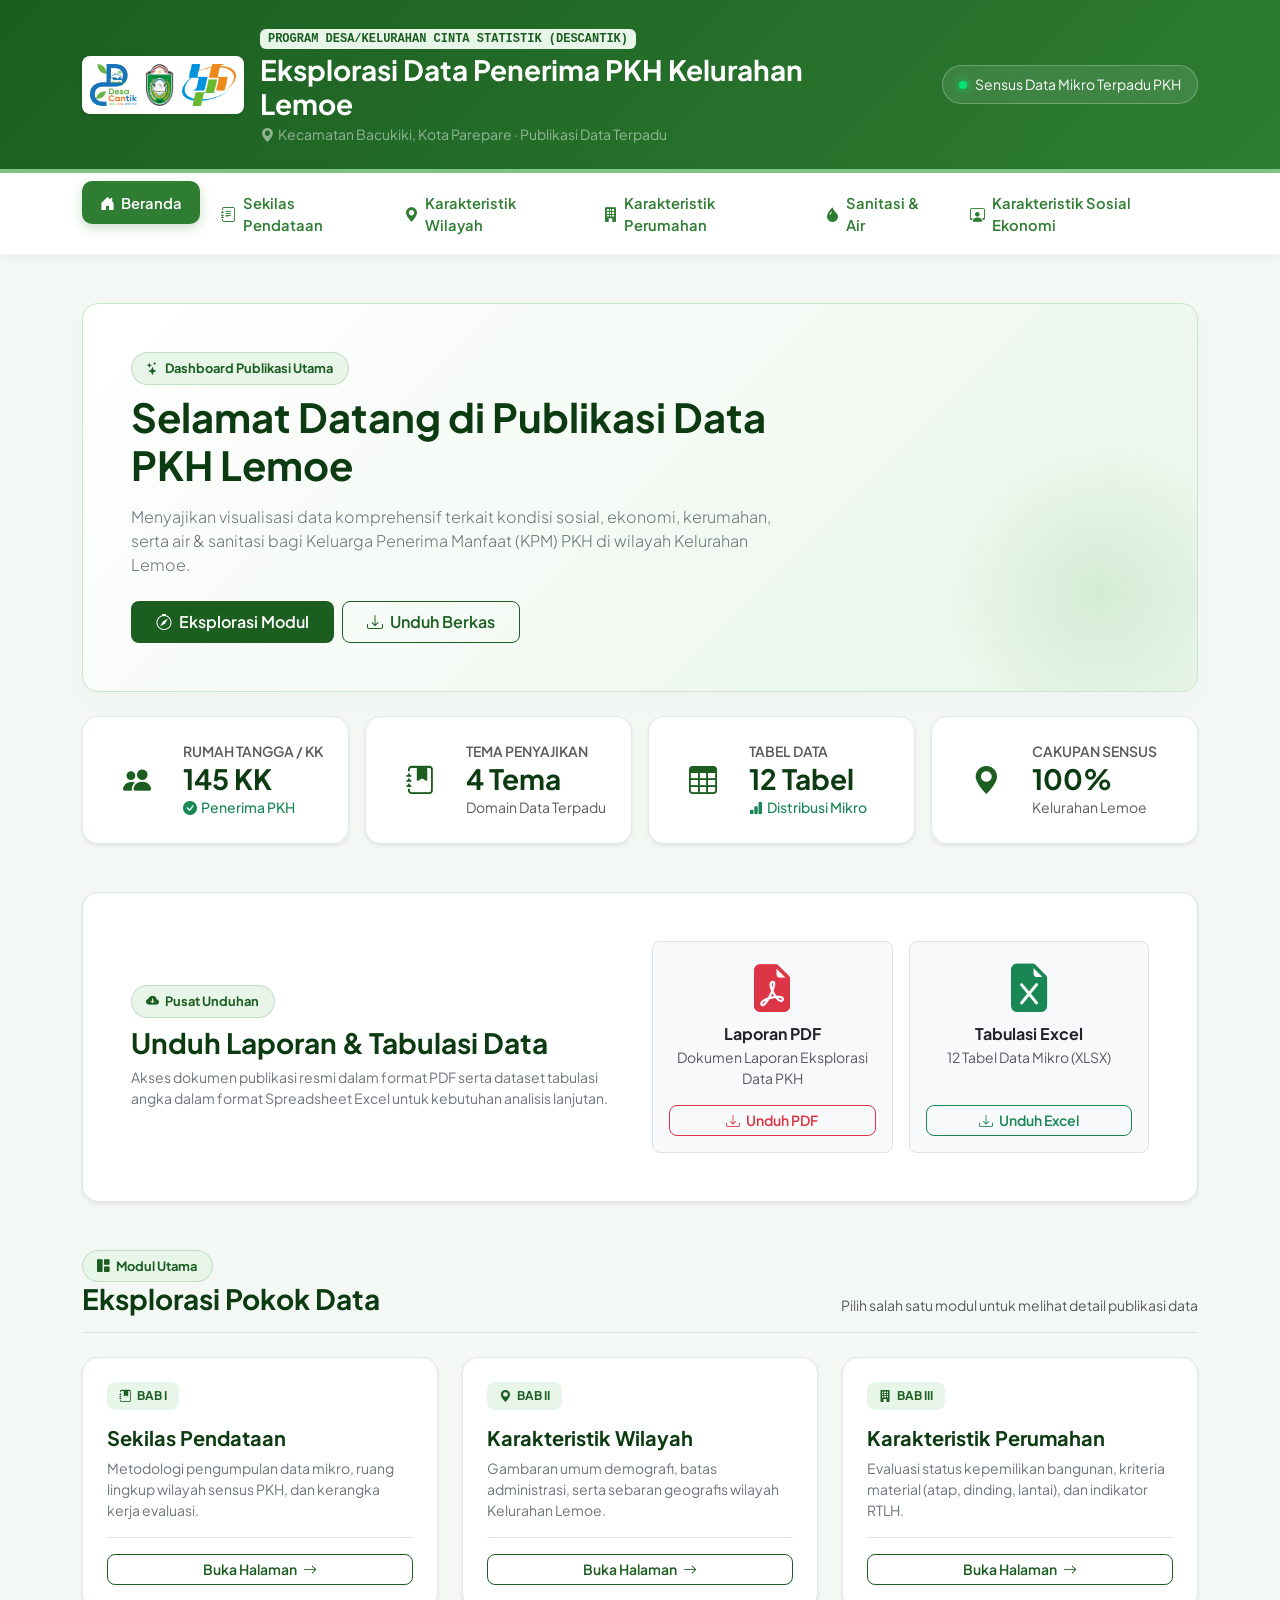
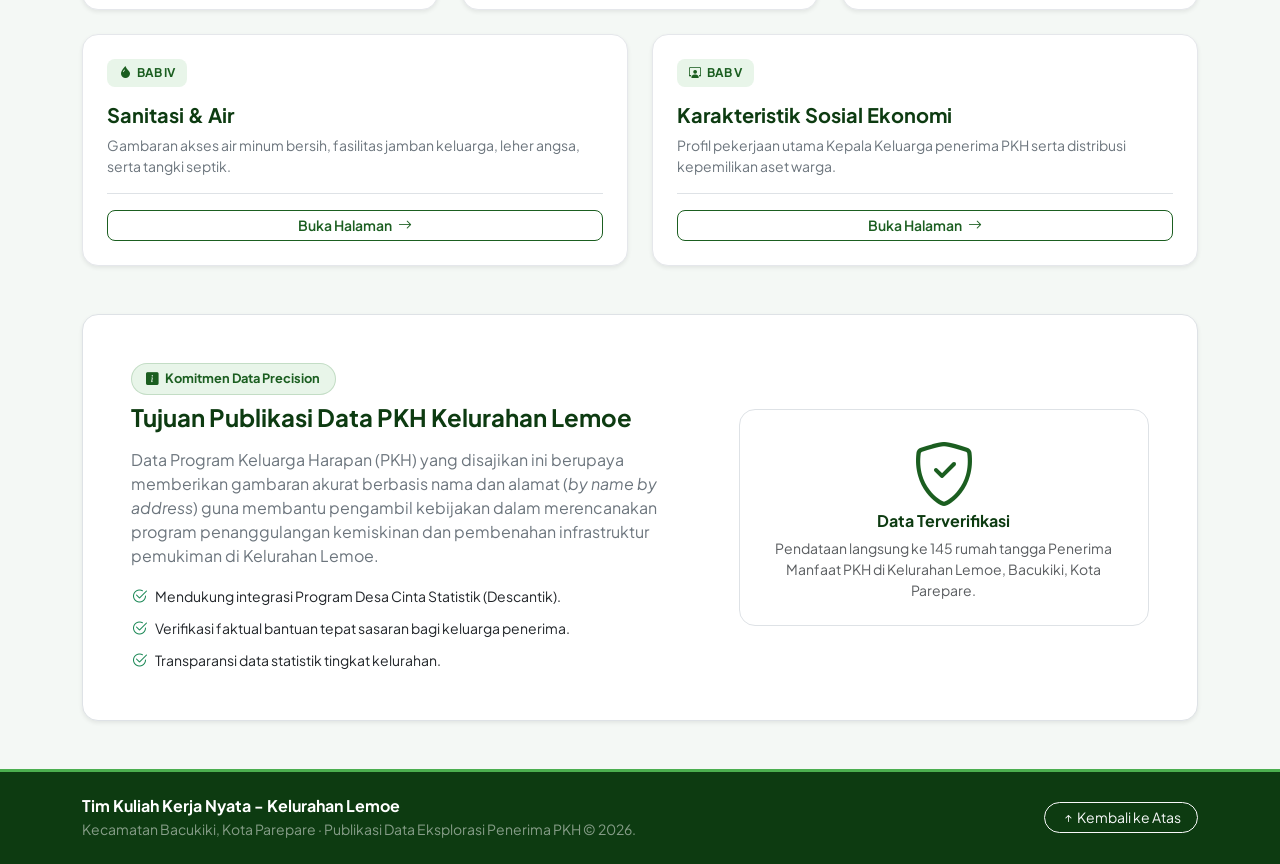
==== index.html @ 7dfa3674 "New Commit" ====
<!DOCTYPE html>
<html lang="id">
<head>
    <meta charset="UTF-8">
    <meta name="viewport" content="width=device-width, initial-scale=1.0">
    <title>Beranda - Publikasi Data PKH Kelurahan Lemoe</title>
    
    <!-- Bootstrap 5 CSS -->
    <link href="https://cdn.jsdelivr.net/npm/bootstrap@5.3.2/dist/css/bootstrap.min.css" rel="stylesheet">
    <!-- Bootstrap Icons -->
    <link rel="stylesheet" href="https://cdn.jsdelivr.net/npm/bootstrap-icons@1.11.1/font/bootstrap-icons.css">
    <!-- Google Fonts -->
    <link href="https://fonts.googleapis.com/css2?family=Plus+Jakarta+Sans:wght@300;400;500;600;700;800&display=swap" rel="stylesheet">
    <!-- Custom CSS -->
    <link rel="stylesheet" href="css/style.css">
</head>
<body>

    <!-- Header Section -->
    <header class="hero-header py-4">
        <div class="container">
            <div class="row align-items-center g-3">
                <div class="col-lg-8">
                    <div class="d-flex align-items-center gap-3 flex-column flex-sm-row text-center text-sm-start">
                        <div class="logo-container d-flex align-items-center justify-content-center gap-2 bg-white p-2 rounded-3 shadow-sm">
                            <img src="assets/logo/logo1.png" alt="Logo 1" class="header-logo" onerror="this.src='https://via.placeholder.com/50x50?text=Logo+1'">
                            <img src="assets/logo/logo2.png" alt="Logo 2" class="header-logo" onerror="this.src='https://via.placeholder.com/50x50?text=Logo+2'">
                            <img src="assets/logo/logo3.png" alt="Logo 3" class="header-logo" onerror="this.src='https://via.placeholder.com/50x50?text=Logo+3'">
                        </div>
                        <div>
                            <span class="badge bg-green-subtle text-green fw-semibold mb-1 tracking-wider text-uppercase font-monospace">
                                Program Desa/Kelurahan Cinta Statistik (Descantik)
                            </span>
                            <h1 class="h3 mb-1 fw-bold text-white">Eksplorasi Data Penerima PKH Kelurahan Lemoe</h1>
                            <p class="mb-0 text-white-50 small">
                                <i class="bi bi-geo-alt-fill me-1"></i>Kecamatan Bacukiki, Kota Parepare · Publikasi Data Terpadu
                            </p>
                        </div>
                    </div>
                </div>
                <div class="col-lg-4 text-lg-end text-center">
                    <div class="header-badge-status d-inline-flex align-items-center gap-2 px-3 py-2 rounded-pill bg-white bg-opacity-10 text-white border border-white border-opacity-25 small backdrop-blur">
                        <span class="status-dot"></span>
                        <span>Sensus Data Mikro Terpadu PKH</span>
                    </div>
                </div>
            </div>
        </div>
    </header>

    <!-- Navigation Bar -->
    <nav class="navbar navbar-expand-lg custom-navbar sticky-top">
        <div class="container">
            <button class="navbar-toggler w-100 my-2 border-0 shadow-none d-lg-none" type="button" data-bs-toggle="collapse" data-bs-target="#mainNav" aria-controls="mainNav" aria-expanded="false" aria-label="Toggle navigation">
                <span class="d-flex justify-content-between align-items-center fw-bold text-success">
                    <span><i class="bi bi-grid-fill me-2"></i>Menu Navigasi</span>
                    <i class="bi bi-chevron-expand fs-5"></i>
                </span>
            </button>
            <div class="collapse navbar-collapse" id="mainNav">
                <ul class="navbar-nav me-auto gap-1 py-2 py-lg-0">
                    <li class="nav-item">
                        <a class="nav-link active" href="index.html">
                            <i class="bi bi-house-door-fill"></i> Beranda
                        </a>
                    </li>
                    <li class="nav-item">
                        <a class="nav-link" href="metodologi.html">
                            <i class="bi bi-journal-text"></i> Sekilas Pendataan
                        </a>
                    </li>
                    <li class="nav-item">
                        <a class="nav-link" href="karakteristik-wilayah.html">
                            <i class="bi bi-geo-alt-fill"></i> Karakteristik Wilayah
                        </a>
                    </li>
                    <li class="nav-item">
                        <a class="nav-link" href="karakteristik-perumahan.html">
                            <i class="bi bi-building-fill"></i> Karakteristik Perumahan
                        </a>
                    </li>
                    <li class="nav-item">
                        <a class="nav-link" href="sanitasi-dan-air.html">
                            <i class="bi bi-droplet-fill"></i> Sanitasi & Air
                        </a>
                    </li>
                    <li class="nav-item">
                        <a class="nav-link" href="sosial-ekonomi.html">
                            <i class="bi bi-person-workspace"></i> Karakteristik Sosial Ekonomi
                        </a>
                    </li>
                </ul>
            </div>
        </div>
    </nav>

    <!-- Main Content -->
    <main class="container py-4 py-lg-5">
        
        <!-- Welcome Hero Banner -->
        <div class="welcome-banner p-4 p-md-5 mb-4 rounded-4 position-relative overflow-hidden">
            <div class="row align-items-center position-relative z-1">
                <div class="col-lg-8">
                    <span class="section-badge mb-2">
                        <i class="bi bi-stars me-1"></i> Dashboard Publikasi Utama
                    </span>
                    <h2 class="display-6 fw-bold text-dark-green mb-3">
                        Selamat Datang di Publikasi Data PKH Lemoe
                    </h2>
                    <p class="lead text-secondary mb-4 fs-6 fs-md-5">
                        Menyajikan visualisasi data komprehensif terkait kondisi sosial, ekonomi, kerumahan, serta air & sanitasi bagi Keluarga Penerima Manfaat (KPM) PKH di wilayah Kelurahan Lemoe.
                    </p>
                    <div class="d-flex flex-wrap gap-2">
                        <a href="#modul-data" class="btn btn-green px-4 py-2 rounded-3 text-white font-semibold">
                            <i class="bi bi-compass me-1"></i> Eksplorasi Modul
                        </a>
                        <a href="#unduh-data" class="btn btn-outline-green px-4 py-2 rounded-3 font-semibold">
                            <i class="bi bi-download me-1"></i> Unduh Berkas
                        </a>
                    </div>
                </div>
            </div>
            <div class="banner-bg-shape"></div>
        </div>

        <!-- Metric Summary Cards (Cakupan Pendataan PKH) -->
        <div class="row g-3 mb-5">
            <div class="col-12 col-sm-6 col-lg-3">
                <div class="stat-card p-3 p-md-4 rounded-4 bg-white border shadow-sm h-100">
                    <div class="d-flex align-items-center gap-3">
                        <div class="stat-icon bg-light-green text-green rounded-3 p-3 fs-3">
                            <i class="bi bi-people-fill"></i>
                        </div>
                        <div>
                            <span class="text-muted text-uppercase small fw-semibold d-block">Rumah Tangga / KK</span>
                            <h3 class="fw-bold mb-0 text-dark-green">145 KK</h3>
                            <small class="text-success fw-medium"><i class="bi bi-check-circle-fill me-1"></i>Penerima PKH</small>
                        </div>
                    </div>
                </div>
            </div>
            <div class="col-12 col-sm-6 col-lg-3">
                <div class="stat-card p-3 p-md-4 rounded-4 bg-white border shadow-sm h-100">
                    <div class="d-flex align-items-center gap-3">
                        <div class="stat-icon bg-light-green text-green rounded-3 p-3 fs-3">
                            <i class="bi bi-journal-bookmark-fill"></i>
                        </div>
                        <div>
                            <span class="text-muted text-uppercase small fw-semibold d-block">Tema Penyajikan</span>
                            <h3 class="fw-bold mb-0 text-dark-green">4 Tema</h3>
                            <small class="text-muted">Domain Data Terpadu</small>
                        </div>
                    </div>
                </div>
            </div>
            <div class="col-12 col-sm-6 col-lg-3">
                <div class="stat-card p-3 p-md-4 rounded-4 bg-white border shadow-sm h-100">
                    <div class="d-flex align-items-center gap-3">
                        <div class="stat-icon bg-light-green text-green rounded-3 p-3 fs-3">
                            <i class="bi bi-table"></i>
                        </div>
                        <div>
                            <span class="text-muted text-uppercase small fw-semibold d-block">Tabel Data</span>
                            <h3 class="fw-bold mb-0 text-dark-green">12 Tabel</h3>
                            <small class="text-success fw-medium"><i class="bi bi-bar-chart-fill me-1"></i>Distribusi Mikro</small>
                        </div>
                    </div>
                </div>
            </div>
            <div class="col-12 col-sm-6 col-lg-3">
                <div class="stat-card p-3 p-md-4 rounded-4 bg-white border shadow-sm h-100">
                    <div class="d-flex align-items-center gap-3">
                        <div class="stat-icon bg-light-green text-green rounded-3 p-3 fs-3">
                            <i class="bi bi-geo-alt-fill"></i>
                        </div>
                        <div>
                            <span class="text-muted text-uppercase small fw-semibold d-block">Cakupan Sensus</span>
                            <h3 class="fw-bold mb-0 text-dark-green">100%</h3>
                            <small class="text-muted">Kelurahan Lemoe</small>
                        </div>
                    </div>
                </div>
            </div>
        </div>

        <!-- Section Download File PDF & Excel -->
        <div id="unduh-data" class="mb-5">
            <div class="p-4 p-md-5 rounded-4 border shadow-sm bg-white">
                <div class="row align-items-center g-4">
                    <div class="col-lg-6">
                        <span class="section-badge mb-2"><i class="bi bi-cloud-arrow-down-fill me-1"></i> Pusat Unduhan</span>
                        <h3 class="fw-bold text-dark-green mb-2">Unduh Laporan & Tabulasi Data</h3>
                        <p class="text-secondary small mb-0">
                            Akses dokumen publikasi resmi dalam format PDF serta dataset tabulasi angka dalam format Spreadsheet Excel untuk kebutuhan analisis lanjutan.
                        </p>
                    </div>
                    <div class="col-lg-6">
                        <div class="row g-3">
                            <!-- Download PDF -->
                            <div class="col-sm-6">
                                <div class="p-3 border rounded-3 bg-light text-center h-100 d-flex flex-column justify-content-between">
                                    <div>
                                        <i class="bi bi-file-earmark-pdf-fill text-danger display-5 mb-2 d-block"></i>
                                        <h6 class="fw-bold text-dark mb-1">Laporan PDF</h6>
                                        <small class="text-muted d-block mb-3">Dokumen Laporan Eksplorasi Data PKH</small>
                                    </div>
                                    <a href="assets/files/publikasi-pkh-lemoe.pdf" download class="btn btn-outline-danger btn-sm w-100 rounded-3 font-semibold">
                                        <i class="bi bi-download me-1"></i> Unduh PDF
                                    </a>
                                </div>
                            </div>
                            <!-- Download Excel -->
                            <div class="col-sm-6">
                                <div class="p-3 border rounded-3 bg-light text-center h-100 d-flex flex-column justify-content-between">
                                    <div>
                                        <i class="bi bi-file-earmark-excel-fill text-success display-5 mb-2 d-block"></i>
                                        <h6 class="fw-bold text-dark mb-1">Tabulasi Excel</h6>
                                        <small class="text-muted d-block mb-3">12 Tabel Data Mikro (XLSX)</small>
                                    </div>
                                    <a href="assets/files/tabulasi-pkh-lemoe.xlsx" download class="btn btn-outline-success btn-sm w-100 rounded-3 font-semibold">
                                        <i class="bi bi-download me-1"></i> Unduh Excel
                                    </a>
                                </div>
                            </div>
                        </div>
                    </div>
                </div>
            </div>
        </div>

        <!-- Section Title Modul -->
        <div id="modul-data" class="d-flex justify-content-between align-items-end mb-4 border-bottom pb-3">
            <div>
                <span class="section-badge"><i class="bi bi-grid-1x2-fill me-1"></i> Modul Utama</span>
                <h3 class="fw-bold text-dark-green mb-0">Eksplorasi Pokok Data</h3>
            </div>
            <small class="text-muted d-none d-md-block">Pilih salah satu modul untuk melihat detail publikasi data</small>
        </div>

        <!-- Grid Cards Modul Data -->
        <div class="row g-4 mb-5">
            <!-- Card 1: Sekilas Pendataan -->
            <div class="col-md-6 col-lg-4">
                <div class="modul-card card h-100 border-0 rounded-4 shadow-sm">
                    <div class="card-body p-4 d-flex flex-column justify-content-between">
                        <div>
                            <div class="card-badge bg-green-subtle text-green mb-3">
                                <i class="bi bi-journal-bookmark-fill me-1"></i> BAB I
                            </div>
                            <h5 class="card-title fw-bold text-dark-green mb-2">Sekilas Pendataan</h5>
                            <p class="card-text text-secondary small">
                                Metodologi pengumpulan data mikro, ruang lingkup wilayah sensus PKH, dan kerangka kerja evaluasi.
                            </p>
                        </div>
                        <div class="pt-3 border-top mt-3">
                            <a href="metodologi.html" class="btn btn-outline-green btn-sm w-100 rounded-3 font-semibold">
                                Buka Halaman <i class="bi bi-arrow-right ms-1"></i>
                            </a>
                        </div>
                    </div>
                </div>
            </div>

            <!-- Card 2: Karakteristik Wilayah -->
            <div class="col-md-6 col-lg-4">
                <div class="modul-card card h-100 border-0 rounded-4 shadow-sm">
                    <div class="card-body p-4 d-flex flex-column justify-content-between">
                        <div>
                            <div class="card-badge bg-green-subtle text-green mb-3">
                                <i class="bi bi-geo-alt-fill me-1"></i> BAB II
                            </div>
                            <h5 class="card-title fw-bold text-dark-green mb-2">Karakteristik Wilayah</h5>
                            <p class="card-text text-secondary small">
                                Gambaran umum demografi, batas administrasi, serta sebaran geografis wilayah Kelurahan Lemoe.
                            </p>
                        </div>
                        <div class="pt-3 border-top mt-3">
                            <a href="karakteristik-wilayah.html" class="btn btn-outline-green btn-sm w-100 rounded-3 font-semibold">
                                Buka Halaman <i class="bi bi-arrow-right ms-1"></i>
                            </a>
                        </div>
                    </div>
                </div>
            </div>

            <!-- Card 3: Karakteristik Perumahan -->
            <div class="col-md-6 col-lg-4">
                <div class="modul-card card h-100 border-0 rounded-4 shadow-sm">
                    <div class="card-body p-4 d-flex flex-column justify-content-between">
                        <div>
                            <div class="card-badge bg-green-subtle text-green mb-3">
                                <i class="bi bi-building-fill me-1"></i> BAB III
                            </div>
                            <h5 class="card-title fw-bold text-dark-green mb-2">Karakteristik Perumahan</h5>
                            <p class="card-text text-secondary small">
                                Evaluasi status kepemilikan bangunan, kriteria material (atap, dinding, lantai), dan indikator RTLH.
                            </p>
                        </div>
                        <div class="pt-3 border-top mt-3">
                            <a href="karakteristik-perumahan.html" class="btn btn-outline-green btn-sm w-100 rounded-3 font-semibold">
                                Buka Halaman <i class="bi bi-arrow-right ms-1"></i>
                            </a>
                        </div>
                    </div>
                </div>
            </div>

            <!-- Card 4: Sanitasi & Air -->
            <div class="col-md-6 col-lg-6">
                <div class="modul-card card h-100 border-0 rounded-4 shadow-sm">
                    <div class="card-body p-4 d-flex flex-column justify-content-between">
                        <div>
                            <div class="card-badge bg-green-subtle text-green mb-3">
                                <i class="bi bi-droplet-fill me-1"></i> BAB IV
                            </div>
                            <h5 class="card-title fw-bold text-dark-green mb-2">Sanitasi & Air</h5>
                            <p class="card-text text-secondary small">
                                Gambaran akses air minum bersih, fasilitas jamban keluarga, leher angsa, serta tangki septik.
                            </p>
                        </div>
                        <div class="pt-3 border-top mt-3">
                            <a href="sanitasi-dan-air.html" class="btn btn-outline-green btn-sm w-100 rounded-3 font-semibold">
                                Buka Halaman <i class="bi bi-arrow-right ms-1"></i>
                            </a>
                        </div>
                    </div>
                </div>
            </div>

            <!-- Card 5: Karakteristik Sosial Ekonomi -->
            <div class="col-md-6 col-lg-6">
                <div class="modul-card card h-100 border-0 rounded-4 shadow-sm">
                    <div class="card-body p-4 d-flex flex-column justify-content-between">
                        <div>
                            <div class="card-badge bg-green-subtle text-green mb-3">
                                <i class="bi bi-person-workspace me-1"></i> BAB V
                            </div>
                            <h5 class="card-title fw-bold text-dark-green mb-2">Karakteristik Sosial Ekonomi</h5>
                            <p class="card-text text-secondary small">
                                Profil pekerjaan utama Kepala Keluarga penerima PKH serta distribusi kepemilikan aset warga.
                            </p>
                        </div>
                        <div class="pt-3 border-top mt-3">
                            <a href="sosial-ekonomi.html" class="btn btn-outline-green btn-sm w-100 rounded-3 font-semibold">
                                Buka Halaman <i class="bi bi-arrow-right ms-1"></i>
                            </a>
                        </div>
                    </div>
                </div>
            </div>
        </div>

        <!-- Highlight Informatif tentang PKH Lemoe -->
        <div class="bg-white p-4 p-md-5 rounded-4 border shadow-sm">
            <div class="row align-items-center g-4">
                <div class="col-lg-7">
                    <span class="section-badge mb-2"><i class="bi bi-info-square-fill me-1"></i> Komitmen Data Precision</span>
                    <h4 class="fw-bold text-dark-green mb-3">Tujuan Publikasi Data PKH Kelurahan Lemoe</h4>
                    <p class="text-secondary mb-3 small fs-6">
                        Data Program Keluarga Harapan (PKH) yang disajikan ini berupaya memberikan gambaran akurat berbasis nama dan alamat (<em>by name by address</em>) guna membantu pengambil kebijakan dalam merencanakan program penanggulangan kemiskinan dan pembenahan infrastruktur pemukiman di Kelurahan Lemoe.
                    </p>
                    <ul class="list-unstyled d-flex flex-column gap-2 mb-0 text-dark small">
                        <li><i class="bi bi-check2-circle text-success me-2 fs-6"></i>Mendukung integrasi Program Desa Cinta Statistik (Descantik).</li>
                        <li><i class="bi bi-check2-circle text-success me-2 fs-6"></i>Verifikasi faktual bantuan tepat sasaran bagi keluarga penerima.</li>
                        <li><i class="bi bi-check2-circle text-success me-2 fs-6"></i>Transparansi data statistik tingkat kelurahan.</li>
                    </ul>
                </div>
                <div class="col-lg-5 text-center">
                    <div class="p-4 rounded-4 bg-light-green border border-green border-opacity-25">
                        <i class="bi bi-shield-check display-3 text-green mb-2"></i>
                        <h6 class="fw-bold text-dark-green">Data Terverifikasi</h6>
                        <p class="small text-muted mb-0">
                            Pendataan langsung ke 145 rumah tangga Penerima Manfaat PKH di Kelurahan Lemoe, Bacukiki, Kota Parepare.
                        </p>
                    </div>
                </div>
            </div>
        </div>

    </main>

    <!-- Footer -->
    <footer class="footer-custom py-4 mt-auto">
        <div class="container text-center text-md-start">
            <div class="row align-items-center g-3">
                <div class="col-md-8">
                    <h6 class="fw-bold text-white mb-1">Tim Kuliah Kerja Nyata - Kelurahan Lemoe</h6>
                    <p class="small text-white-50 mb-0">
                        Kecamatan Bacukiki, Kota Parepare · Publikasi Data Eksplorasi Penerima PKH &copy; 2026.
                    </p>
                </div>
                <div class="col-md-4 text-md-end">
                    <a href="#" class="btn btn-sm btn-outline-light rounded-pill px-3">
                        <i class="bi bi-arrow-up-short"></i> Kembali ke Atas
                    </a>
                </div>
            </div>
        </div>
    </footer>

    <!-- Bootstrap Bundle JS -->
    <script src="https://cdn.jsdelivr.net/npm/bootstrap@5.3.2/dist/js/bootstrap.bundle.min.js"></script>
    <!-- Custom JS -->
    <script src="js/script.js"></script>
</body>
</html>
---- css/style.css ----
:root {
    --primary-green: #1b5e20;
    --dark-green: #0d3b11;
    --sage-active: #2e7d32;
    --accent-green: #4caf50;
    --light-green: #e8f5e9;
    --mint-bg: #f4f8f5;
    --text-dark: #1f2937;
    --border-color: #c8e6c9;
}

html {
    scroll-behavior: smooth;
}

body {
    font-family: 'Plus Jakarta Sans', sans-serif;
    background-color: var(--mint-bg);
    color: var(--text-dark);
    min-height: 100vh;
    display: flex;
    flex-direction: column;
}

/* ==========================================
   HEADER & NAVBAR STYLING
   ========================================== */

.hero-header {
    background: linear-gradient(135deg, #1b5e20 0%, #2e7d32 100%);
    border-bottom: 4px solid #81c784;
}

.header-logo {
    height: 42px;
    width: auto;
    object-fit: contain;
}

.bg-green-subtle {
    background-color: #e8f5e9 !important;
}

.text-green {
    color: var(--primary-green) !important;
}

.text-dark-green {
    color: var(--dark-green) !important;
}

.font-semibold {
    font-weight: 600;
}

.status-dot {
    width: 8px;
    height: 8px;
    background-color: #00e676;
    border-radius: 50%;
    display: inline-block;
    box-shadow: 0 0 8px #00e676;
}

.backdrop-blur {
    backdrop-filter: blur(10px);
}

.custom-navbar {
    background-color: #ffffff;
    box-shadow: 0 2px 15px rgba(0, 0, 0, 0.05);
    border-bottom: 1px solid rgba(0, 0, 0, 0.05);
}

.navbar-nav .nav-link {
    color: #2e7d32;
    font-weight: 600;
    font-size: 0.92rem;
    padding: 0.65rem 1.1rem !important;
    transition: all 0.25s ease-in-out;
    border-radius: 10px;
    display: flex;
    align-items: center;
    gap: 0.4rem;
}

.navbar-nav .nav-link:hover, 
.navbar-nav .nav-link.active {
    color: #ffffff !important;
    background-color: var(--sage-active) !important;
    box-shadow: 0 4px 12px rgba(46, 125, 50, 0.25);
}

/* ==========================================
   BANNER & BUTTONS STYLING
   ========================================== */

.welcome-banner {
    background: linear-gradient(135deg, #ffffff 0%, #e8f5e9 100%);
    border: 1px solid var(--border-color);
    box-shadow: 0 10px 30px rgba(0, 0, 0, 0.02);
}

.banner-bg-shape {
    position: absolute;
    right: -50px;
    bottom: -50px;
    width: 300px;
    height: 300px;
    background: radial-gradient(circle, rgba(76, 175, 80, 0.15) 0%, rgba(255, 255, 255, 0) 70%);
    border-radius: 50%;
    pointer-events: none;
}

.btn-green {
    background-color: var(--primary-green);
    color: white;
    transition: all 0.25s ease;
}

.btn-green:hover {
    background-color: var(--dark-green);
    color: white;
    transform: translateY(-2px);
    box-shadow: 0 4px 12px rgba(27, 94, 32, 0.3);
}

.btn-outline-green {
    border: 1.5px solid var(--primary-green);
    color: var(--primary-green);
    transition: all 0.25s ease;
}

.btn-outline-green:hover {
    background-color: var(--primary-green);
    color: white;
    transform: translateY(-2px);
    box-shadow: 0 4px 12px rgba(27, 94, 32, 0.2);
}

/* ==========================================
   BADGES & CARDS STYLING
   ========================================== */

.section-badge {
    background-color: var(--light-green);
    color: var(--primary-green);
    font-weight: 700;
    padding: 0.35rem 0.9rem;
    border-radius: 20px;
    font-size: 0.8rem;
    display: inline-block;
    border: 1px solid rgba(46, 125, 50, 0.2);
}

.card-badge {
    display: inline-block;
    font-size: 0.75rem;
    font-weight: 700;
    padding: 0.3rem 0.75rem;
    border-radius: 8px;
}

.stat-card {
    transition: all 0.3s ease;
    border-color: #e5e7eb !important;
}

.stat-card:hover {
    transform: translateY(-4px);
    box-shadow: 0 10px 20px rgba(0, 0, 0, 0.06) !important;
    border-color: var(--border-color) !important;
}

.modul-card {
    transition: all 0.3s ease;
    border: 1px solid #e5e7eb !important;
}

.modul-card:hover {
    transform: translateY(-6px);
    box-shadow: 0 15px 30px rgba(0, 0, 0, 0.08) !important;
    border-color: var(--border-color) !important;
}

.footer-custom {
    background-color: var(--dark-green);
    color: white;
    border-top: 3px solid var(--accent-green);
    margin-top: auto;
}

/* ==========================================
   BPS TABLE STYLING (PRESISI DESAIN BPS)
   ========================================== */

.bps-table-container {
    background-color: #ffffff;
    border-radius: 12px;
    padding: 16px;
    height: 100%;
    font-family: 'Plus Jakarta Sans', sans-serif;
    box-shadow: 0 4px 12px rgba(0, 0, 0, 0.03);
}

.bps-table-badge {
    background-color: #15803d;
    color: #ffffff;
    font-weight: 700;
    font-size: 0.85rem;
    padding: 4px 10px;
    border-radius: 6px;
    display: inline-block;
}

.bps-table-header-title {
    font-size: 0.95rem;
    font-weight: 700;
    color: #15803d;
}

.bps-table {
    width: 100%;
    border-collapse: separate;
    border-spacing: 0;
    margin-top: 12px;
    margin-bottom: 12px;
    font-size: 0.875rem;
    border-radius: 8px;
    overflow: hidden;
    border: 1px solid #cbd5e1;
}

.bps-table thead tr {
    background-color: #15803d !important;
    color: #ffffff !important;
}

.bps-table thead th {
    padding: 12px 16px;
    font-weight: 700;
    border: none;
    color: #ffffff !important;
}

.bps-table tbody tr:nth-child(odd) {
    background-color: #ffffff;
}

.bps-table tbody tr:nth-child(even) {
    background-color: #f8fafc;
}

.bps-table tbody td {
    padding: 11px 16px;
    color: #334155;
    border-bottom: 1px solid #f1f5f9;
}

.bps-table tfoot tr {
    background-color: #f0fdf4;
    font-weight: 700;
}

.bps-table tfoot td {
    padding: 12px 16px;
    color: #0f172a;
    border-top: 2px solid #15803d;
}

.bps-table-footer-note {
    font-size: 0.8rem;
    color: #64748b;
    margin-top: 10px;
}

/* ==========================================
   CHART & RESPONSIVE UTILITY STYLING
   ========================================== */

.chart-container {
    position: relative;
    width: 100%;
    height: 300px;
    margin: 0 auto;
}

.chart-container-pie {
    position: relative;
    height: 280px;
    width: 100%;
    display: flex;
    justify-content: center;
    align-items: center;
}

@media (max-width: 768px) {
    .chart-container {
        height: 250px;
    }
    
    .chart-container-pie {
        height: 240px;
    }
    .welcome-banner {
        padding: 2rem 1.5rem;
    }
    .welcome-banner .display-6 {
        font-size: 2rem;
        line-height: 1.1;
    }
    .hero-header .logo-container {
        justify-content: center;
        flex-wrap: wrap;
    }
    .hero-header .d-flex.align-items-center.gap-3 {
        flex-direction: column !important;
        text-align: center !important;
    }
    .hero-header .d-flex.align-items-center.gap-3 > .logo-container,
    .hero-header .d-flex.align-items-center.gap-3 > div {
        max-width: 100%;
        width: 100%;
    }
    .hero-header .d-flex.align-items-center.gap-3 .logo-container img {
        margin-bottom: 0.5rem;
    }
    .navbar-toggler {
        width: 100%;
    }
    .navbar-nav {
        width: 100%;
    }
    .navbar-nav .nav-link {
        white-space: normal;
        word-break: break-word;
        padding-left: 0.9rem !important;
        padding-right: 0.9rem !important;
    }
    .bps-table {
        min-width: 0;
    }
    .bps-table th,
    .bps-table td {
        white-space: normal;
        word-break: break-word;
    }
    .table-responsive {
        overflow-x: auto;
        -webkit-overflow-scrolling: touch;
    }
    .chart-container-pie,
    .chart-container {
        height: auto;
        min-height: 220px;
    }
    .banner-bg-shape {
        right: -20px;
        bottom: -20px;
        width: 180px;
        height: 180px;
    }
    .bg-white.p-4.p-md-5 {
        padding: 1.5rem 1rem;
    }
    .bps-table-container {
        padding: 1rem;
    }
    .card-body {
        padding: 1.25rem;
    }
}

@media (max-width: 576px) {
    .bps-table {
        font-size: 0.82rem;
    }
    
    .bps-table thead th, 
    .bps-table tbody td, 
    .bps-table tfoot td {
        padding: 8px 10px;
    }

    .navbar-nav .nav-link {
        padding: 0.5rem 0.8rem !important;
    }
}

/* ==========================================
   TAMBAHAN PERBAIKAN MOBILE
   ========================================== */

@media (max-width: 575.98px) {
    .header-badge-status {
        margin-top: 15px;
    }
    .hero-header .logo-container {
        justify-content: center;
    }
}

@media (max-width: 991.98px) {
    .navbar-collapse {
        background-color: #f8fafc;
        border-radius: 10px;
        padding: 10px;
        margin-top: 10px;
        box-shadow: 0 4px 6px rgba(0,0,0,0.05);
    }
    .navbar-nav .nav-link {
        padding: 10px 15px !important;
        margin-bottom: 5px;
    }
}

@media (max-width: 768px) {
    .hero-header .logo-container {
        justify-content: center;
        flex-wrap: wrap;
    }
    .hero-header .d-flex.align-items-center.gap-3 {
        flex-direction: column !important;
        text-align: center !important;
    }
    .hero-header .d-flex.align-items-center.gap-3 > .logo-container,
    .hero-header .d-flex.align-items-center.gap-3 > div {
        width: 100%;
        max-width: 100%;
    }
    .hero-header .d-flex.align-items-center.gap-3 .logo-container img {
        margin-bottom: 0.5rem;
    }
    .welcome-banner {
        padding: 2rem 1.5rem;
    }
    .welcome-banner .display-6 {
        font-size: 2rem;
    }
    .navbar-nav .nav-link {
        white-space: normal;
        word-break: break-word;
    }
    .bps-table-container {
        min-width: 0;
    }
    .table-responsive {
        overflow-x: auto;
        -webkit-overflow-scrolling: touch;
    }
    .bps-table th,
    .bps-table td {
        white-space: normal;
        word-break: break-word;
    }
    .bps-table thead th,
    .bps-table tbody td,
    .bps-table tfoot td {
        padding: 10px 12px;
    }
    .chart-container-pie,
    .chart-container {
        height: auto;
        min-height: 220px;
    }
}

@media (max-width: 575.98px) {
    .stat-card .d-flex {
        flex-direction: row;
        align-items: center;
    }
    .stat-icon {
        padding: 1rem !important;
        font-size: 1.5rem !important;
    }
}
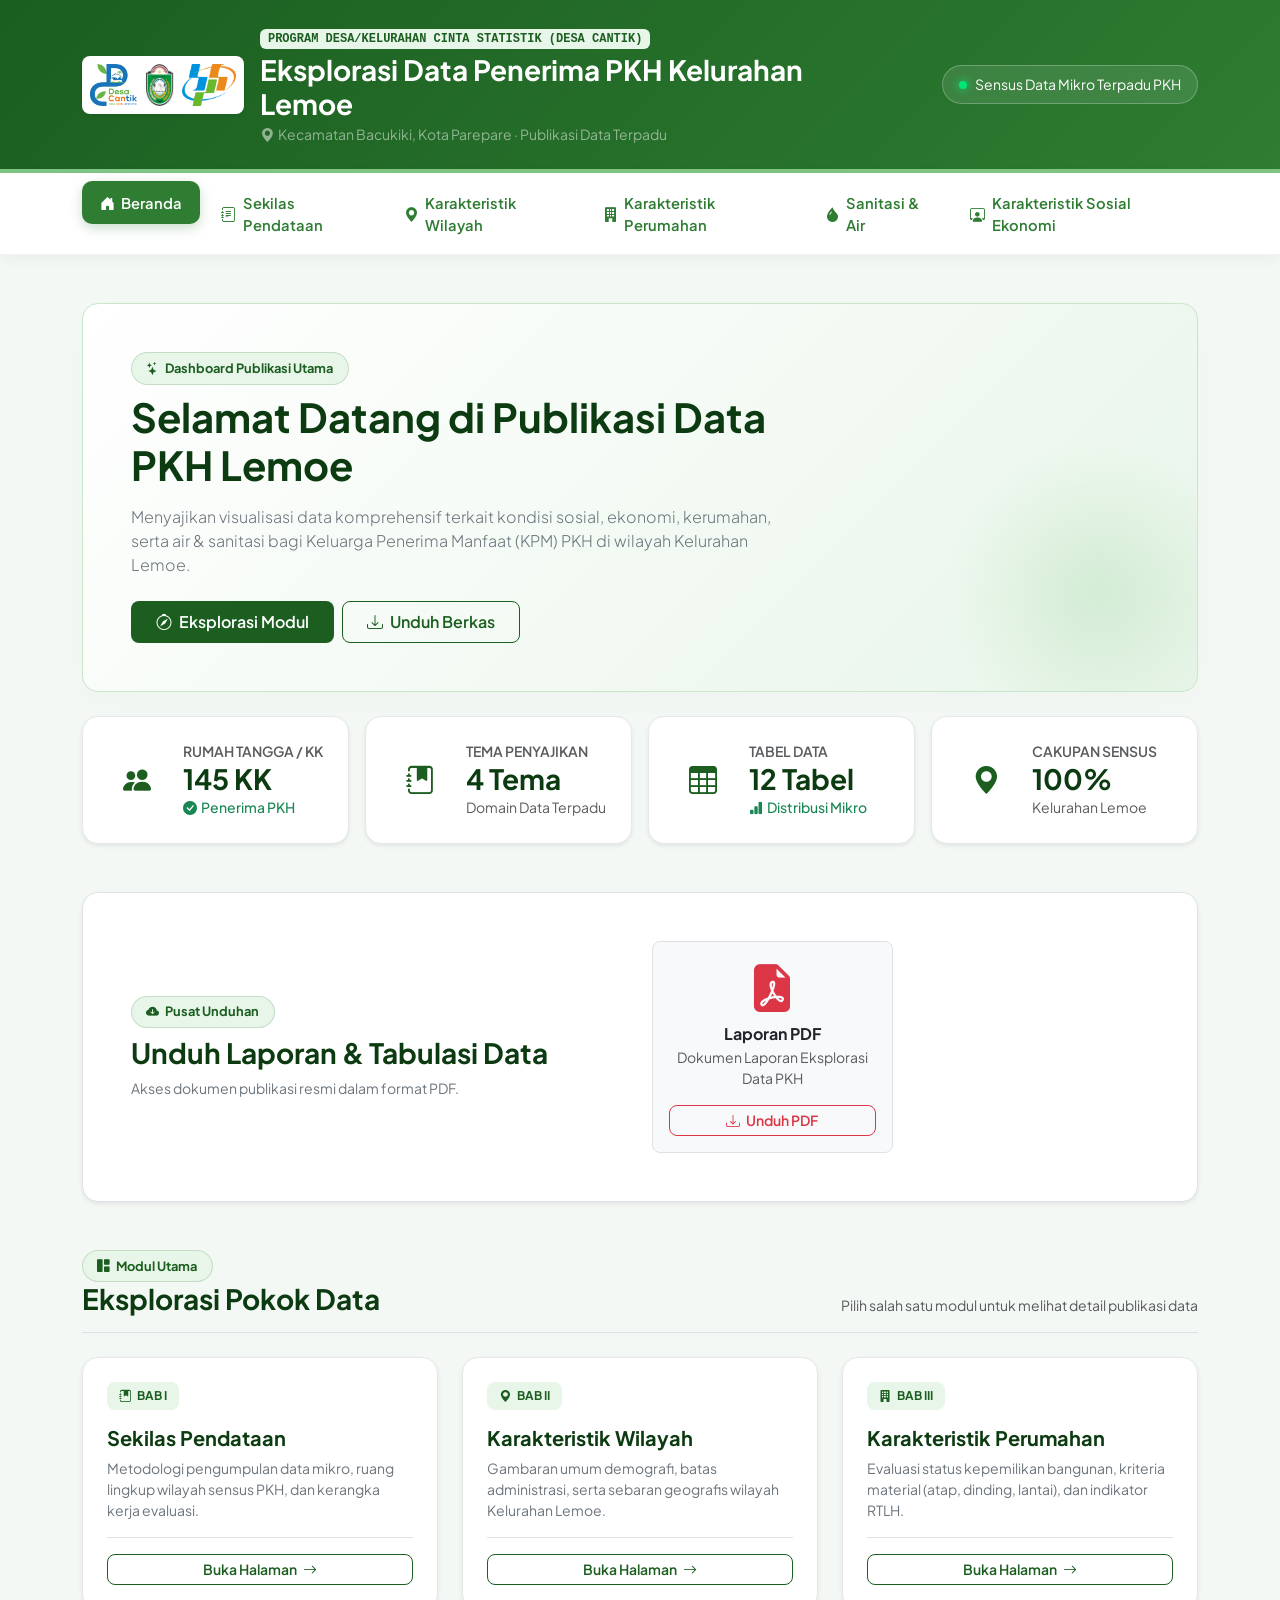
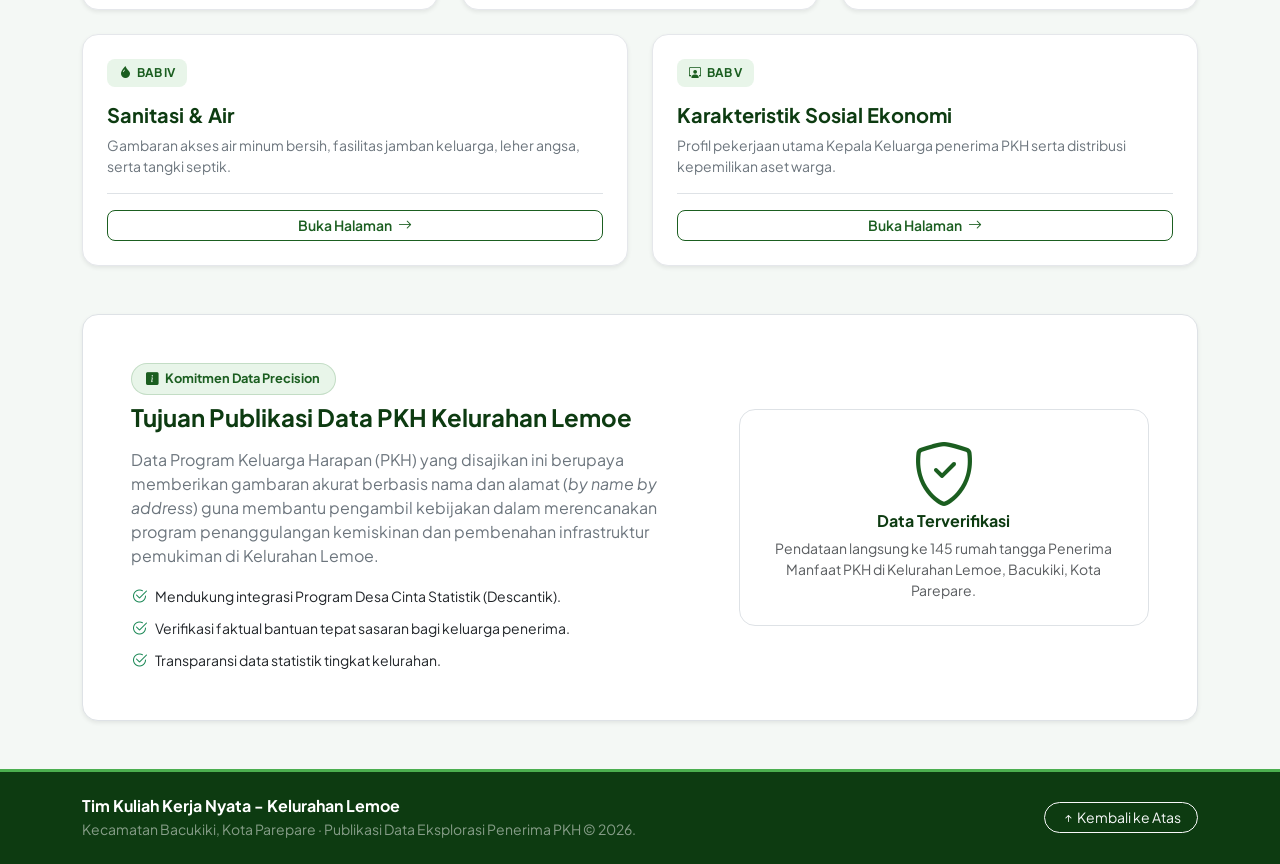
==== commit cff909e1: "Commit 2.5" ====
--- a/index.html
+++ b/index.html
@@ -29,7 +29,7 @@
                         </div>
                         <div>
                             <span class="badge bg-green-subtle text-green fw-semibold mb-1 tracking-wider text-uppercase font-monospace">
-                                Program Desa/Kelurahan Cinta Statistik (Descantik)
+                                Program Desa/Kelurahan Cinta Statistik (Desa Cantik)
                             </span>
                             <h1 class="h3 mb-1 fw-bold text-white">Eksplorasi Data Penerima PKH Kelurahan Lemoe</h1>
                             <p class="mb-0 text-white-50 small">
@@ -191,7 +191,7 @@
                         <span class="section-badge mb-2"><i class="bi bi-cloud-arrow-down-fill me-1"></i> Pusat Unduhan</span>
                         <h3 class="fw-bold text-dark-green mb-2">Unduh Laporan & Tabulasi Data</h3>
                         <p class="text-secondary small mb-0">
-                            Akses dokumen publikasi resmi dalam format PDF serta dataset tabulasi angka dalam format Spreadsheet Excel untuk kebutuhan analisis lanjutan.
+                            Akses dokumen publikasi resmi dalam format PDF.
                         </p>
                     </div>
                     <div class="col-lg-6">
@@ -209,19 +209,6 @@
                                     </a>
                                 </div>
                             </div>
-                            <!-- Download Excel -->
-                            <div class="col-sm-6">
-                                <div class="p-3 border rounded-3 bg-light text-center h-100 d-flex flex-column justify-content-between">
-                                    <div>
-                                        <i class="bi bi-file-earmark-excel-fill text-success display-5 mb-2 d-block"></i>
-                                        <h6 class="fw-bold text-dark mb-1">Tabulasi Excel</h6>
-                                        <small class="text-muted d-block mb-3">12 Tabel Data Mikro (XLSX)</small>
-                                    </div>
-                                    <a href="assets/files/tabulasi-pkh-lemoe.xlsx" download class="btn btn-outline-success btn-sm w-100 rounded-3 font-semibold">
-                                        <i class="bi bi-download me-1"></i> Unduh Excel
-                                    </a>
-                                </div>
-                            </div>
                         </div>
                     </div>
                 </div>
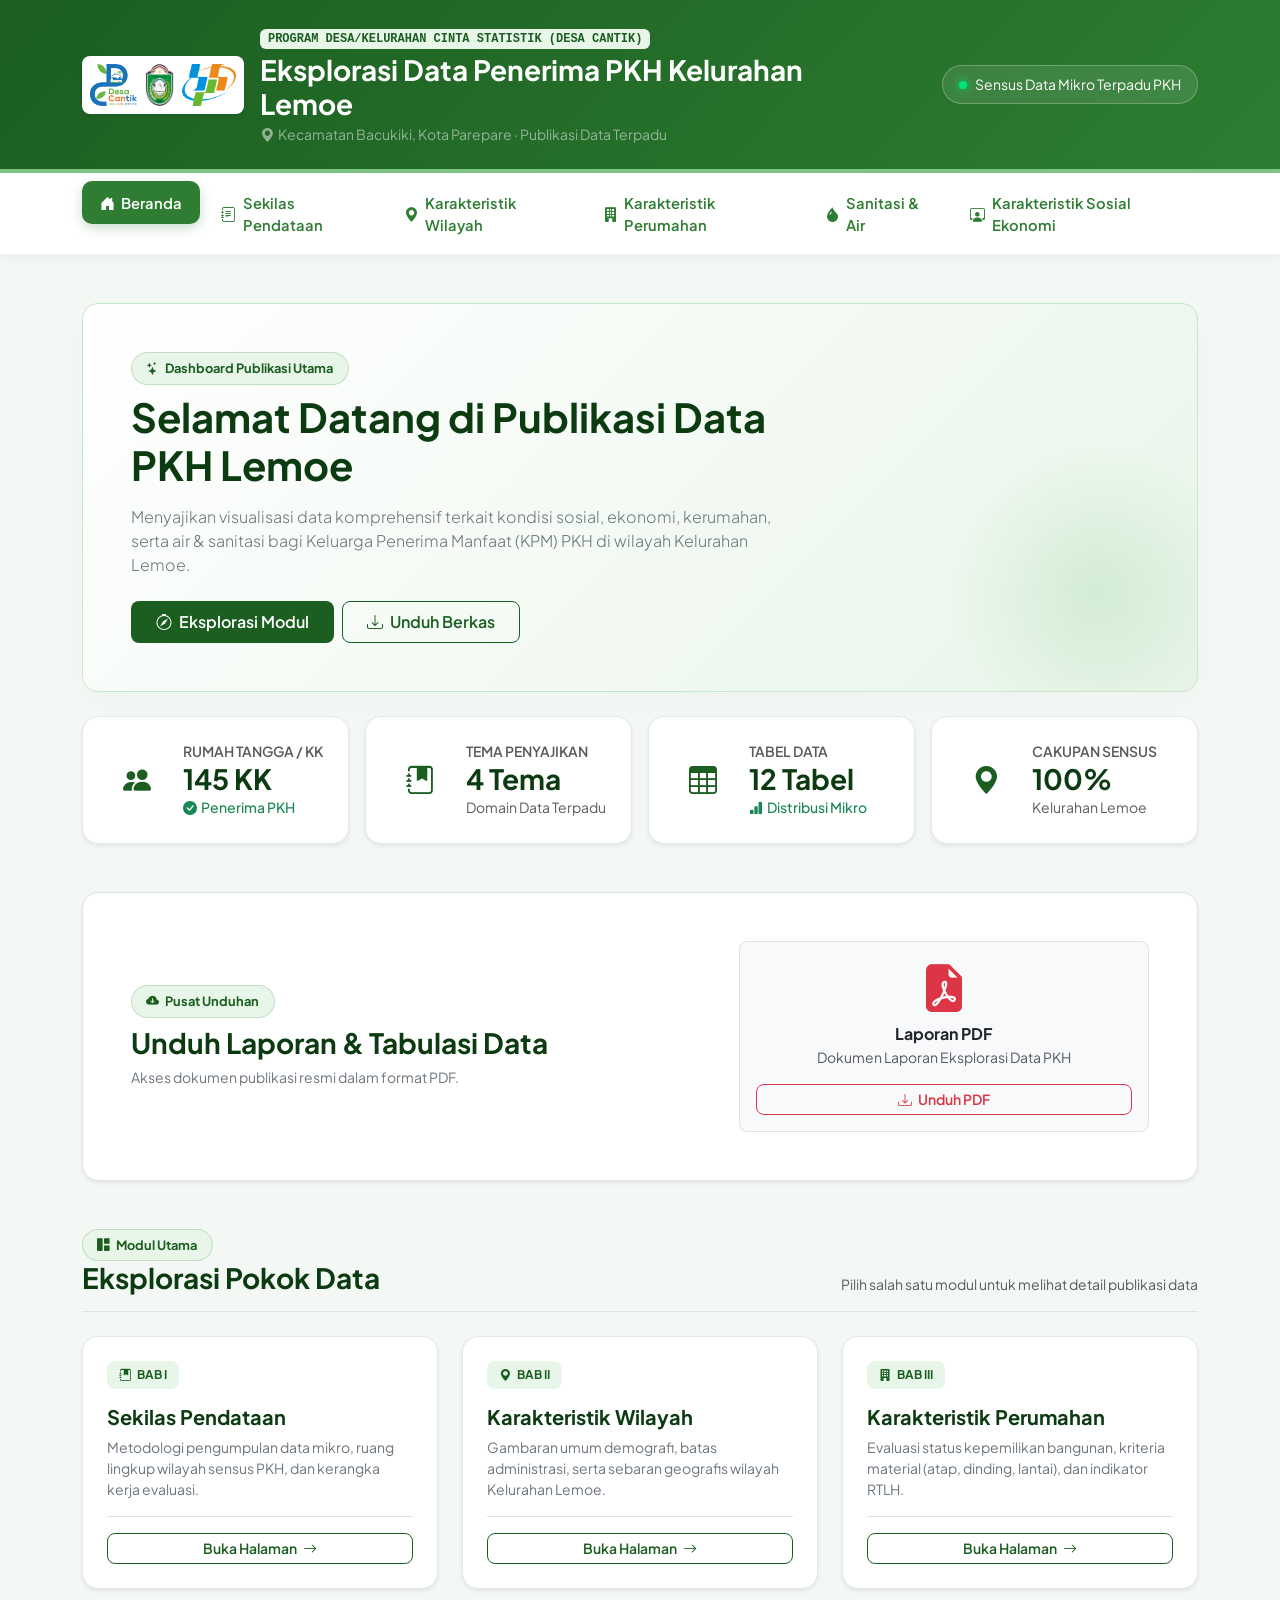
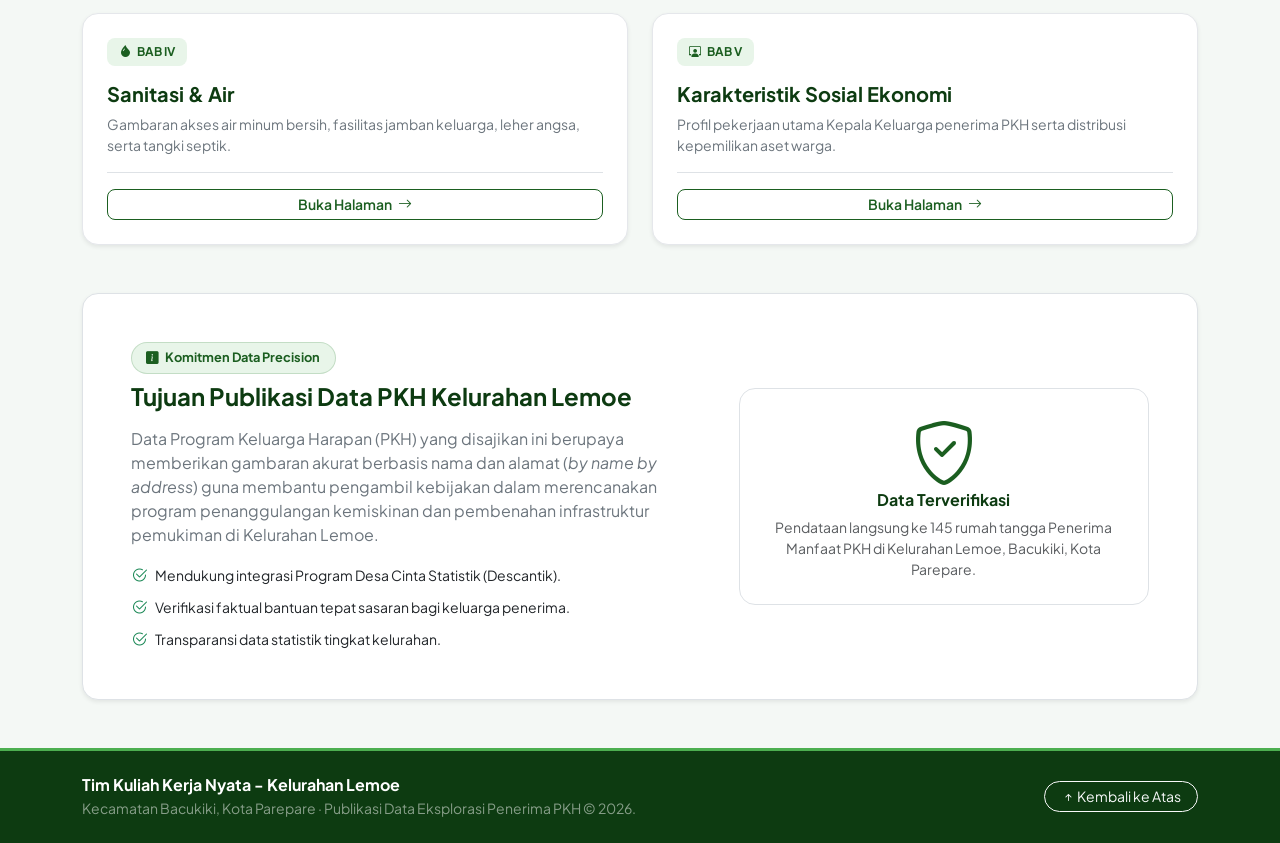
==== commit 6088e162: "Commit 2.6" ====
--- a/index.html
+++ b/index.html
@@ -187,17 +187,17 @@
         <div id="unduh-data" class="mb-5">
             <div class="p-4 p-md-5 rounded-4 border shadow-sm bg-white">
                 <div class="row align-items-center g-4">
-                    <div class="col-lg-6">
+                    <div class="col-lg-7"> <!-- Ubah dari col-lg-6 ke col-lg-7 agar teks lebih luas -->
                         <span class="section-badge mb-2"><i class="bi bi-cloud-arrow-down-fill me-1"></i> Pusat Unduhan</span>
                         <h3 class="fw-bold text-dark-green mb-2">Unduh Laporan & Tabulasi Data</h3>
                         <p class="text-secondary small mb-0">
                             Akses dokumen publikasi resmi dalam format PDF.
                         </p>
                     </div>
-                    <div class="col-lg-6">
-                        <div class="row g-3">
+                    <div class="col-lg-5"> <!-- Ubah dari col-lg-6 ke col-lg-5 -->
+                        <div class="row">
                             <!-- Download PDF -->
-                            <div class="col-sm-6">
+                            <div class="col-12"> <!-- Ubah dari col-sm-6 ke col-12 agar selebar kolom -->
                                 <div class="p-3 border rounded-3 bg-light text-center h-100 d-flex flex-column justify-content-between">
                                     <div>
                                         <i class="bi bi-file-earmark-pdf-fill text-danger display-5 mb-2 d-block"></i>
